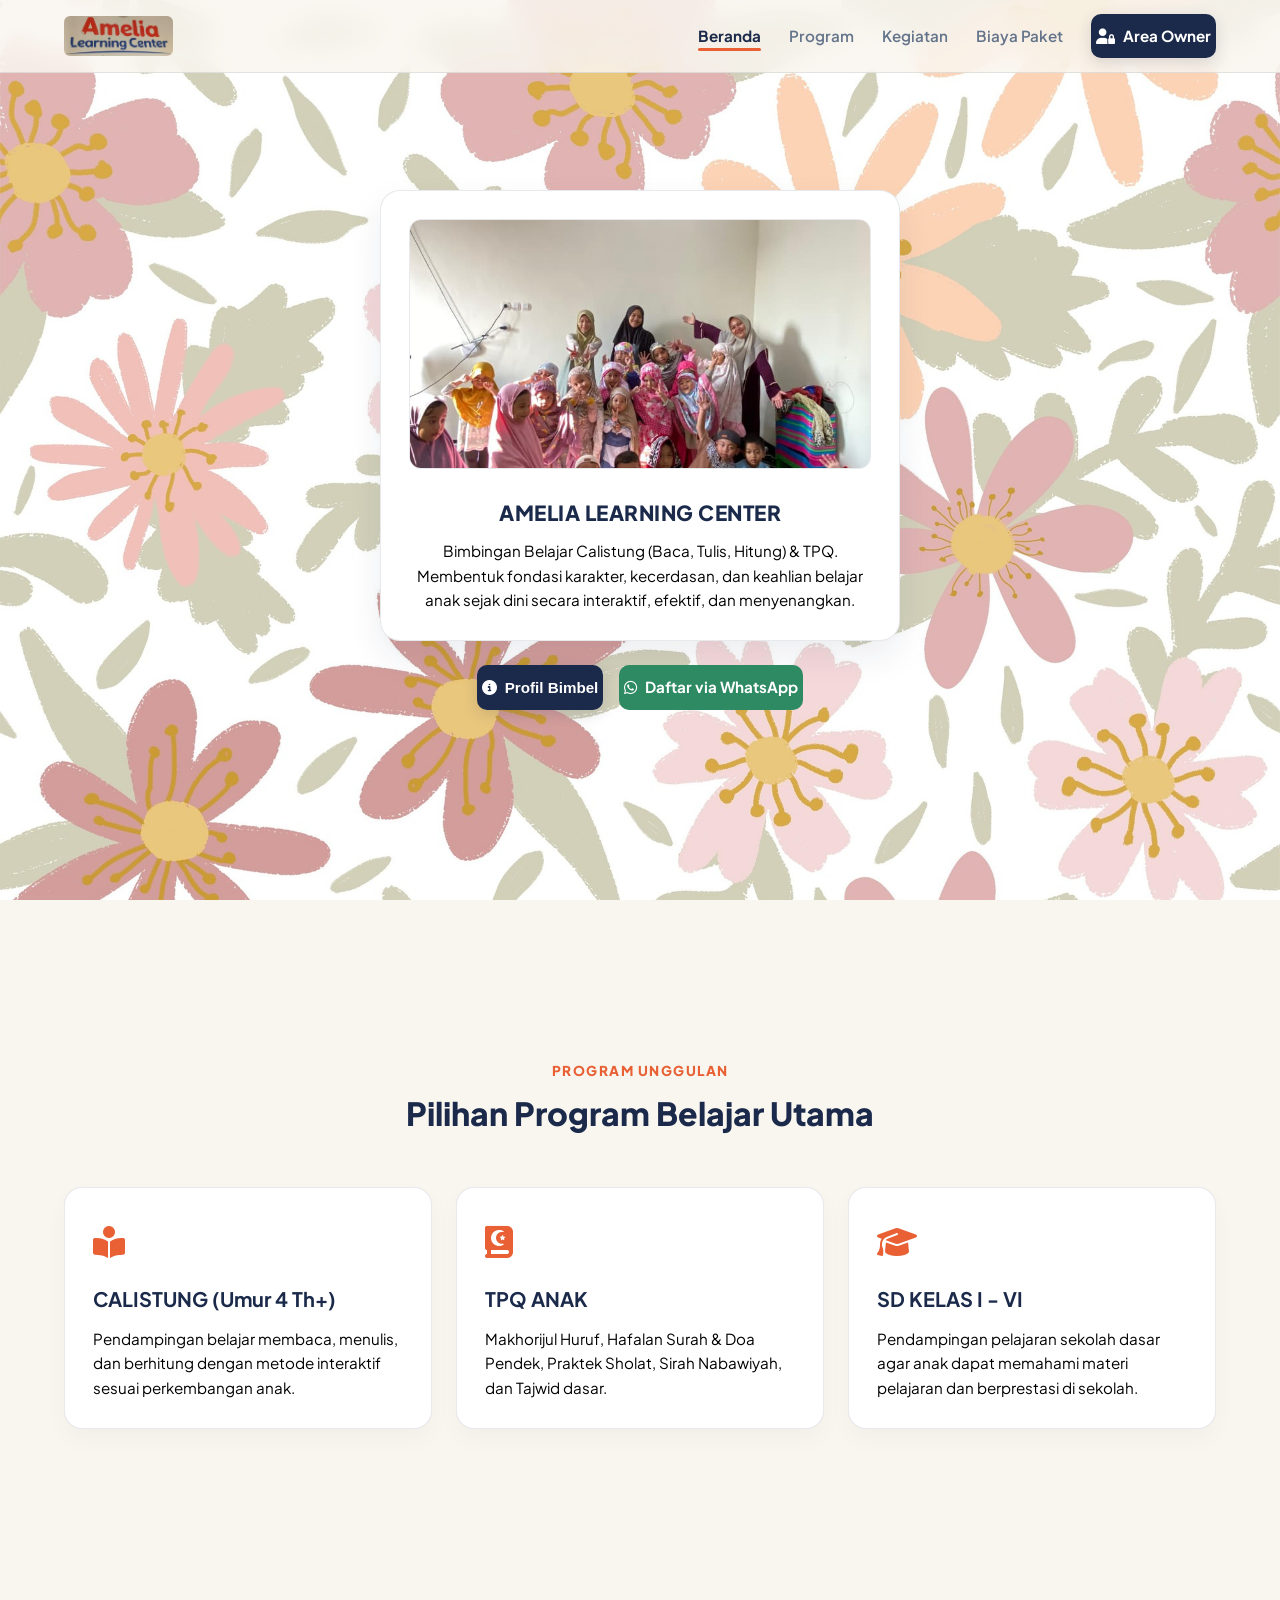
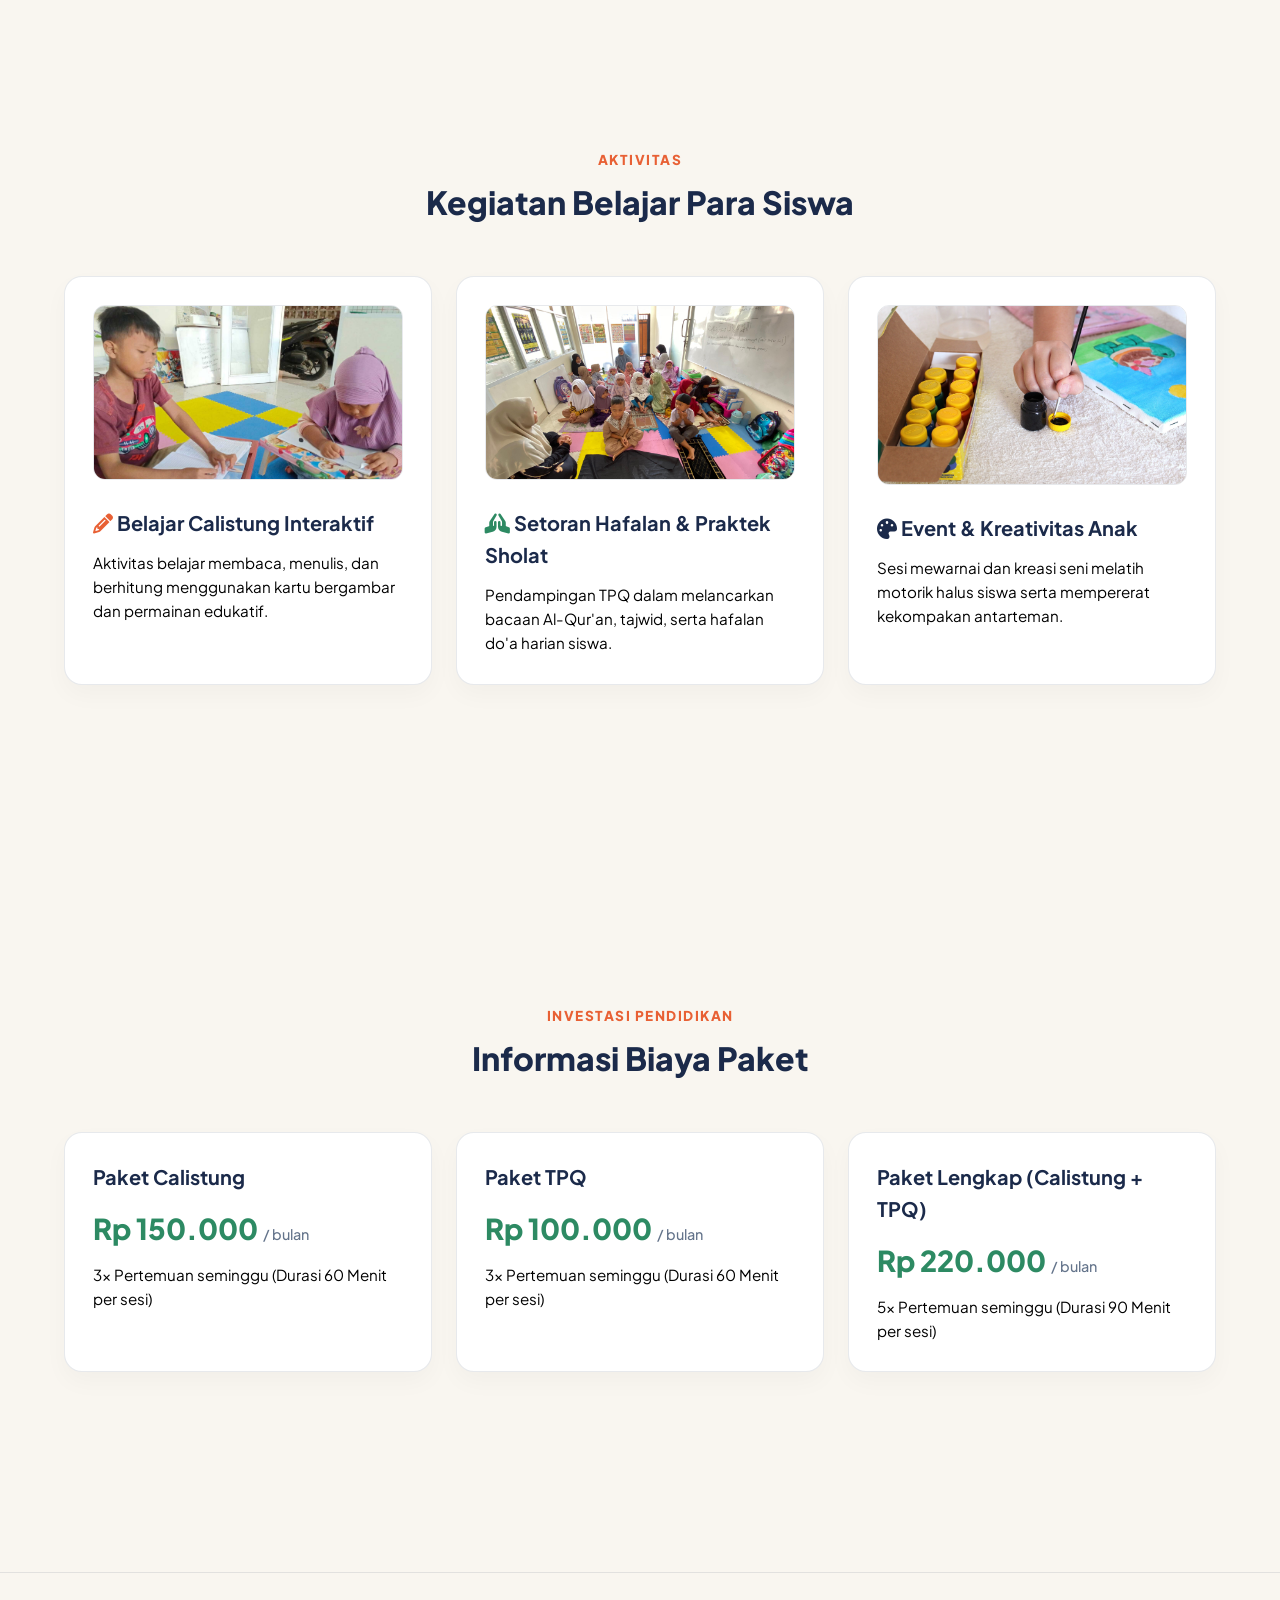
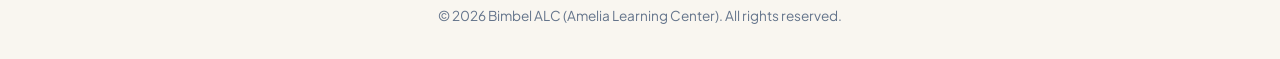
==== index.html @ db2d03f2 "Add files via upload" ====
<!DOCTYPE html>
<html lang="id">
<head>
  <meta charset="UTF-8">
  <meta name="viewport" content="width=device-width, initial-scale=1.0">
  <title>Bimbel ALC - Amelia Learning Center</title>

  <!-- Google Fonts & FontAwesome Icons -->
  <link rel="preconnect" href="https://fonts.googleapis.com">
  <link rel="preconnect" href="https://fonts.gstatic.com" crossorigin>
  <link href="https://fonts.googleapis.com/css2?family=Plus+Jakarta+Sans:wght@300;400;500;600;700;800&display=swap" rel="stylesheet">
  <link rel="stylesheet" href="https://cdnjs.cloudflare.com/ajax/libs/font-awesome/6.4.0/css/all.min.css">

  <link rel="stylesheet" href="style.css">
</head>
<body>

 <!-- NAVBAR GLASSMORPHISM ALC -->
 <header>
  <nav class="navbar">
    <div class="nav-container">
      <!-- Tag logo ditutup dengan benar -->
      <a href="index.html" class="logo">
        <img src="Logo.jpg" alt="Logo ALC" class="logo-img">
      </a>
    
      <!-- Class disamakan menjadi hamburger-btn -->
      <button class="hamburger-btn" id="hamburger" aria-label="Toggle Navigation">
        <i class="fa-solid fa-bars"></i>
      </button>

      <ul class="nav-links" id="nav-links">
        <li><a href="#home" class="nav-link active">Beranda</a></li>
        <li><a href="#program" class="nav-link">Program</a></li>
        <li><a href="#kegiatan" class="nav-link">Kegiatan</a></li> 
        <li><a href="#biaya" class="nav-link">Biaya Paket</a></li>
        <li><a href="login.html" class="btn btn-primary nav-btn-admin"><i class="fa-solid fa-user-lock"></i> Area Owner</a></li>
      </ul>
    </div>
  </nav>
</header>

  </header>
  <!-- HERO SECTION -->
  <section id="home" class="hero">
    <div class="hero-container-center">
      <div class="hero-card fade-in-element">
        <img src="banner ALC.png" alt="Banner Bimbel ALC" class="profile-card-img">
        <h3>AMELIA LEARNING CENTER</h3>
        <p>
          Bimbingan Belajar Calistung (Baca, Tulis, Hitung) & TPQ. Membentuk fondasi karakter, kecerdasan, 
          dan keahlian belajar anak sejak dini secara interaktif, efektif, dan menyenangkan.
        </p>
      </div>

      <!-- TOMBOL INTERAKTIF TRANSPARAN -->
      <div class="btn-group fade-in-element">
        <button class="btn btn-primary" id="btn-profil">
          <i class="fa-solid fa-circle-info"></i> Profil Bimbel
        </button>
        <a href="https://wa.me/6281234567890?text=Halo%20Bimbel%20ALC,%20saya%20ingin%20bertanya%20informasi%20pendaftaran" class="btn btn-secondary" target="_blank">
          <i class="fa-brands fa-whatsapp"></i> Daftar via WhatsApp
        </a>
      </div>
    </div>
  </section>

 <!-- 3. PROGRAM BELAJAR SECTION (BACKGROUND: bg-program.jpg) -->
  <section id="program">
    <div class="container" style="padding: 150;">
      <div class="section-header fade-in-element">
        <p class="section-subtitle">Program Unggulan</p>
        <h2 class="section-title">Pilihan Program Belajar Utama</h2>
      </div>
      <div class="cards-grid">
        <div class="card fade-in-element">
          <div class="card-icon"><i class="fa-solid fa-book-open-reader"></i></div>
          <h3>CALISTUNG (Umur 4 Th+)</h3>
          <p>Pendampingan belajar membaca, menulis, dan berhitung dengan metode interaktif sesuai perkembangan anak.</p>
        </div>
        <div class="card fade-in-element">
          <div class="card-icon"><i class="fa-solid fa-quran"></i></div>
          <h3>TPQ ANAK </h3>
          <p>Makhorijul Huruf, Hafalan Surah & Doa Pendek, Praktek Sholat, Sirah Nabawiyah, dan Tajwid dasar.</p>
        </div>
        <div class="card fade-in-element">
          <div class="card-icon"><i class="fa-solid fa-graduation-cap"></i></div>
          <h3>SD KELAS I - VI</h3>
          <p>Pendampingan pelajaran sekolah dasar agar anak dapat memahami materi pelajaran dan berprestasi di sekolah.</p>
        </div>
      </div>
    </div>
  </section>

  <!-- 4. KEGIATAN SECTION (BARU: BACKGROUND: bg-kegiatan.jpg) -->
  <section id="kegiatan">
    <div class="container" style="padding: 150;">
      <div class="section-header fade-in-element">
        <p class="section-subtitle">Aktivitas</p>
        <h2 class="section-title">Kegiatan Belajar Para Siswa</h2>
      </div>
      
      <div class="cards-grid">
        <!-- Kegiatan 1 -->
        <div class="card fade-in-element">
          <img src="belajar calistung.jpg" alt="Pembelajaran Calistung" class="profile-card-img" style="max-height: 180px;">
          <h3><i class="fa-solid fa-pencil-alt" style="color: var(--accent-orange);"></i> Belajar Calistung Interaktif</h3>
          <p>Aktivitas belajar membaca, menulis, dan berhitung menggunakan kartu bergambar dan permainan edukatif.</p>
        </div>

        <!-- Kegiatan 2 -->
        <div class="card fade-in-element">
          <img src="hafalan dan praktek sholat.jpg" alt="Praktek Mengaji dan Sholat" class="profile-card-img" style="max-height: 180px;">
          <h3><i class="fa-solid fa-hands-praying" style="color: var(--accent-green);"></i> Setoran Hafalan & Praktek Sholat</h3>
          <p>Pendampingan TPQ dalam melancarkan bacaan Al-Qur'an, tajwid, serta hafalan do'a harian siswa.</p>
        </div>

        <!-- Kegiatan 3 -->
        <div class="card fade-in-element">
          <img src="kreatif anak.jpg" alt="Ujian dan Evaluasi" class="profile-card-img" style="max-height: 180px;">
          <h3><i class="fa-solid fa-palette" style="color: var(--primary);"></i> Event & Kreativitas Anak</h3>
          <p>Sesi mewarnai dan kreasi seni melatih motorik halus siswa serta mempererat kekompakan antarteman.</p>
        </div>
      </div>
    </div>
  </section>

  <!-- 4. BIAYA PAKET SECTION (BACKGROUND: bg-biaya.png) -->
  <section id="biaya">
    <div class="container" style="padding: 150;">
      <div class="section-header fade-in-element">
        <p class="section-subtitle">Investasi Pendidikan</p>
        <h2 class="section-title">Informasi Biaya Paket</h2>
      </div>
      <div class="cards-grid">
        <div class="card fade-in-element">
          <h3>Paket Calistung</h3>
          <div class="price">Rp 150.000 <span>/ bulan</span></div>
          <p>3x Pertemuan seminggu (Durasi 60 Menit per sesi)</p>
        </div>
        <div class="card fade-in-element">
          <h3>Paket TPQ</h3>
          <div class="price">Rp 100.000 <span>/ bulan</span></div>
          <p>3x Pertemuan seminggu (Durasi 60 Menit per sesi)</p>
        </div>
        <div class="card fade-in-element">
          <h3>Paket Lengkap (Calistung + TPQ)</h3>
          <div class="price">Rp 220.000 <span>/ bulan</span></div>
          <p>5x Pertemuan seminggu (Durasi 90 Menit per sesi)</p>
        </div>
      </div>
    </div>
  </section>

  <!-- FOOTER -->
  <footer>
    <p>&copy; 2026 Bimbel ALC (Amelia Learning Center). All rights reserved.</p>
  </footer>

  <!-- MODAL INTERAKTIF: PROFIL & KEUNGGULAN ALC -->
  <div class="modal" id="modal-profil">
    <div class="modal-content">
      <button class="modal-close" id="modal-close">&times;</button>
      <h2 style="color: var(--primary); margin-bottom: 20px;"><i class="fa-solid fa-award"></i> Tentang Bimbel ALC</h2>
      
      <div class="experience-item">
        <h3>Pendekatan Belajar Personal</h3>
        <p class="company">Metode Ramah Anak</p>
        <p>Setiap anak belajar dengan ritme sendiri. Kami memastikan suasana belajar kondusif, sabar, dan tanpa tekanan.</p>
      </div>

      <div class="experience-item">
        <h3>Pengajar Berpengalaman</h3>
        <p class="company">Kualifikasi Terbaik</p>
        <p>Tenaga pengajar sabar, telaten, dan berdedikasi tinggi dalam membimbing pembentukan karakter anak.</p>
      </div>

      <div class="experience-item">
        <h3>Fasilitas Lengkap & Nyaman</h3>
        <p class="company">Lingkungan Belajar Ideal</p>
        <p>Ruang belajar bersih, ber-AC, dan dilengkapi alat peraga edukatif untuk mengoptimalkan pemahaman anak.</p>
      </div>
    </div>
  </div>

  <!-- File JavaScript External -->
  <script src="script.js"></script>
</body>
</html>
---- style.css ----
/* ==========================================
   1. CSS VARIABLES & ALC COLOR PALETTE
   ========================================== */
:root {
  /* Palet Warna Ekstraksi Banner ALC */
  --bg-main: #f9f6f0;         /* Krem Warm Sand (Background Utama) */
  --bg-card: #ffffff;         /* Putih Bersih untuk Kartu & Kontainer */
  --bg-card-hover: #f1ebd9;   /* Krem Soft Hover */
  
  --primary: #1b2a4a;         /* Biru Dongker (Elegan, Utama) */
  --primary-glow: rgba(27, 42, 74, 0.15);
  
  --accent-orange: #e86034;   /* Orange / Terracotta ALC */
  --accent-green: #2d8a63;    /* Hijau TPQ */
  
  --text-primary: #1e293b;    /* Teks Gelap Kontras */
  --text-secondary: #64748b;  /* Teks Abu-abu Soft */
  --border-color: rgba(27, 42, 74, 0.1);
  
  --nav-bg: rgba(249, 246, 240, 0.85); /* Glassmorphism Warm Sand */
  --danger: #dc2626;          /* Merah Hapus / Logout */
  --transition: all 0.3s cubic-bezier(0.4, 0, 0.2, 1);
}

/* ==========================================
   2. RESET & BASE STYLES
   ========================================== */
* {
  margin: 0;
  padding: 0;
  box-sizing: border-box;
  scroll-behavior: smooth;
}

body {
  font-family: 'Plus Jakarta Sans', sans-serif;
  background-color: var(--bg-main);
  color: var(#000);
  line-height: 1.6;
  overflow-x: hidden;
}

.container {
  max-width: 1200px;
  margin: 0 auto;
  padding: 80px 24px;
}

/* ==========================================
   NAVBAR GLASSMORPHISM & INTERAKTIF ALC
   ========================================== */
.navbar {
  position: fixed;
  top: 0;
  left: 0;
  width: 100%;
  z-index: 1000;
  background: var(--nav-bg);
  backdrop-filter: blur(12px);
  -webkit-backdrop-filter: blur(12px);
  border-bottom: 1px solid var(--border-color);
  transition: var(--transition);
}

/* Efek Bayangan / Shrink Saat Navbar Di-scroll */
.navbar.scrolled {
  box-shadow: 0 10px 25px rgba(27, 42, 74, 0.1);
  padding: 4px 0;
}

.nav-container {
  max-width: 1200px;
  margin: 0 auto;
  display: flex;
  justify-content: space-between;
  align-items: center;
  padding: 14px 24px;
}

.logo {
  display: flex;
  align-items: center;
  gap: 12px;
  text-decoration: none;
  font-size: 1.3rem;
  font-weight: 800;
  color: var(--primary);
  letter-spacing: -0.5px;
}

.logo span {
  color: var(--accent-orange);
}

.logo-img {
  height: 40px;
  width: auto;
  object-fit: contain;
  border-radius: 6px;
}

/* Link Menu Desktop */
.nav-links {
  display: flex;
  list-style: none;
  gap: 28px;
  align-items: center;
}

.nav-link {
  text-decoration: none;
  color: var(--text-secondary);
  font-size: 0.95rem;
  font-weight: 600;
  position: relative;
  padding: 6px 0;
  transition: var(--transition);
}

/* Indikator Garis Bawah (Hover & Active Indicator) */
.nav-link::after {
  content: '';
  position: absolute;
  bottom: 0;
  left: 0;
  width: 0%;
  height: 3px;
  background-color: var(--accent-orange);
  border-radius: 2px;
  transition: var(--transition);
}

.nav-link:hover {
  color: var(--primary);
}

.nav-link:hover::after,
.nav-link.active::after {
  width: 100%;
}

.nav-link.active {
  color: var(--primary);
  font-weight: 700;
}

/* Tombol Hamburger (Mobile) */
.hamburger {
  display: none;
  cursor: pointer;
  background: none;
  border: none;
  color: var(--primary);
  font-size: 1.5rem;
  transition: var(--transition);
}
/* Sembunyikan tombol hamburger di mode laptop / desktop */
.hamburger-btn, 
.hamburger {
  display: none !important;
  background: transparent;
  border: none;
  font-size: 1.5rem;
  color: #1e293b;
  cursor: pointer;
  padding: 5px;
}

/* Tampilan hanya untuk layar HP (Maksimal 768px) */
@media screen and (max-width: 768px) {
  .hamburger-btn,
  .hamburger {
    display: block !important;
  }

  .nav-links {
    position: absolute;
    top: 100%;
    left: 0;
    width: 100%;
    background-color: #ffffff;
    flex-direction: column;
    padding: 20px;
    gap: 15px;
    box-shadow: 0 10px 15px -3px rgba(0, 0, 0, 0.1);
    display: none;
  }

  .nav-links.show {
    display: flex;
  }
}
/* ==========================================
   NAVBAR RESPONSIF (RESPONSIVE MOBILE MENU)
   ========================================== */
@media (max-width: 768px) {
  .hamburger {
    display: block;
  }

  .nav-links {
    position: absolute;
    top: 100%;
    left: 0;
    width: 100%;
    background: var(--bg-card);
    backdrop-filter: blur(16px);
    -webkit-backdrop-filter: blur(16px);
    flex-direction: column;
    padding: 24px;
    gap: 20px;
    border-bottom: 1px solid var(--border-color);
    box-shadow: 0 15px 30px rgba(0, 0, 0, 0.08);
    
    /* Animasi Menu Slide Down saat Aktif */
    opacity: 0;
    visibility: hidden;
    transform: translateY(-10px);
    transition: var(--transition);
  }

  .nav-links.show {
    opacity: 1;
    visibility: visible;
    transform: translateY(0);
  }

  .nav-btn-admin {
    width: 100%;
    text-align: center;
    justify-content: center;
  }
}

/* ==========================================
   4. HERO SECTION
   ========================================== */
.hero {
  min-height: 100vh;
  display: flex;
  align-items: center;
  justify-content: center;
  padding: 80px 0;
}

.hero-container-center {
  display: flex;
  flex-direction: column;
  align-items: center;
  justify-content: center;
  max-width: 520px;
  width: 100%;
  margin: 0 auto;
}

.hero-card {
  background: var(--bg-card);
  border: 1px solid var(--border-color);
  border-radius: 20px;
  padding: 28px;
  box-shadow: 0 15px 35px rgba(27, 42, 74, 0.08);
  width: 100%;
  margin-bottom: 24px;
  text-align: center;
}

.hero-card h3 {
  font-size: 1.3rem;
  color: var(--primary);
  font-weight: 800;
  letter-spacing: 0.5px;
  margin-bottom: 10px;
}

.hero-card p {
  color: var(#000);
  font-size: 0.95rem;
  line-height: 1.6;
}

.profile-card-img {
  width: 100%;
  height: auto;
  max-height: 250px;
  object-fit: cover;
  border-radius: 12px;
  margin-bottom: 20px;
  border: 1px solid var(--border-color);
}
/* ==========================================
   PROPERTI DASAR UNTUK SECTION BER-BACKGROUND GAMBAR
   ========================================== */
section {
  padding: 90px 24px;
  width: 100%;
  position: relative;
  background-size: cover;
  background-position: center;
  background-repeat: no-repeat;
}

/* 1. BACKGROUND SECTION BERANDA (HERO) */
.hero{
  /* Ganti 'bg-beranda.jpg' dengan nama file gambar beranda kamu */
  background-image:  url('beranda.jpg');
  background-position: center;
  background-repeat: no-repeat;
  background-attachment: fixed;
  padding: 80px 0;
}

/* 2. BACKGROUND SECTION PROGRAM */
#program {
  /* Ganti 'bg-program.jpg' atau 'bg-program.png' dengan nama file gambar program kamu */
  background-image:  url('program.jpg');  
  background-position: center;
  background-repeat: no-repeat;
  background-attachment: fixed;
  padding: 80px 0;
}
#kegiatan {
  /* Ganti 'bg-program.jpg' atau 'bg-program.png' dengan nama file gambar program kamu */
  background-image: linear-gradient(rgba(249, 246, 240, 0.50), rgba(249, 246, 240, 0.50)),  url('kegiatan.jpg');
  background-position: center;
  background-repeat: no-repeat;
  background-attachment: fixed;
  padding: 80px 0;
}

/* 3. BACKGROUND SECTION BIAYA PAKET */
#biaya {
  /* Ganti 'bg-biaya.png' atau 'bg-biaya.jpg' dengan nama file gambar biaya kamu */
  background-image:  url('biaya.jpg');
  background-position: center;
  background-repeat: no-repeat;
  background-attachment: fixed;
  padding: 80px 0;
}

/* ==========================================
   STYLING HALAMAN LOGIN DENGAN BACKGROUND GAMBAR
   ========================================== */
.login-body {
  display: flex;
  align-items: center;
  justify-content: center;
  min-height: 100vh;
  padding: 20px;
  margin: 0;

  /* Gambar Latar Belakang Login dengan Efek Transparansi Tint */
  background-image: url('login.jpg'); /* Ganti dengan nama file gambar kamu */
  background-size: cover;
  background-position: center;
  background-repeat: no-repeat;
  background-attachment: fixed;
  position: relative;
  overflow: hidden;
}

/* Container Particles.js */
.login-body #particles-js {
  position: fixed;
  top: 0;
  left: 0;
  width: 100%;
  height: 100%;
  z-index: 0;
  pointer-events: none;
}

/* Kartu Login Glassmorphism */
.login-card {
  position: relative;
  z-index: 1;
  width: 100%;
  max-width: 400px;
  text-align: center;
  background: rgba(255, 255, 255, 0.85); /* Transparan Halus */
  backdrop-filter: blur(12px);
  -webkit-backdrop-filter: blur(12px);
  border: 1px solid rgba(255, 255, 255, 0.4);
  border-radius: 16px;
  padding: 32px 24px;
  box-shadow: 0 15px 35px rgba(0, 0, 0, 0.1);
}

/* ==========================================
   5. BUTTONS & INTERACTION
   ========================================== */
.btn-group {
  display: flex;
  gap: 16px;
  justify-content: center;
  width: 100%;
  flex-wrap: wrap;
}

.btn {
  padding: 10px 5px;
  border-radius: 10px;
  font-weight: 700;
  text-decoration: none;
  transition: var(--transition);
  display: inline-flex;
  align-items: center;
  gap: 8px;
  font-size: 0.95rem;
  cursor: pointer;
  border: none;
}

.btn-primary {
  background: var(--primary);
  color: #ffffff;
  box-shadow: 0 4px 15px var(--primary-glow);
}

.btn-primary:hover {
  transform: translateY(-2px);
  background: #111d35;
}

.btn-secondary {
  background: var(--accent-green);
  color: #ffffff;
}

.btn-secondary:hover {
  transform: translateY(-2px);
  background: #236c4d;
}

.btn-full {
  width: 100%;
  justify-content: center;
}

/* ==========================================
   6. CARDS GRID (PROGRAM & BIAYA)
   ========================================== */
.section-header {
  text-align: center;
  margin-bottom: 48px;
}

.section-subtitle {
  color: var(--accent-orange);
  font-size: 0.85rem;
  font-weight: 800;
  text-transform: uppercase;
  letter-spacing: 1.5px;
  margin-bottom: 6px;
}

.section-title {
  font-size: 2rem;
  font-weight: 800;
  color: var(--primary);
}

.cards-grid {
  display: grid;
  grid-template-columns: repeat(auto-fit, minmax(300px, 1fr));
  gap: 24px;
}

.card {
  background: var(--bg-card);
  border: 1px solid var(--border-color);
  border-radius: 18px;
  padding: 28px;
  transition: var(--transition);
  box-shadow: 0 10px 25px rgba(0, 0, 0, 0.03);
}

.card:hover {
  transform: translateY(-5px);
  border-color: var(--accent-orange);
  box-shadow: 0 15px 30px rgba(232, 96, 52, 0.12);
}

.card-icon {
  font-size: 2rem;
  color: var(--accent-orange);
  margin-bottom: 16px;
}

.card h3 {
  font-size: 1.25rem;
  color: var(--primary);
  margin-bottom: 12px;
}

.card p {
  color: var(#000);
  font-size: 0.95rem;
}

.price {
  font-size: 1.8rem;
  font-weight: 800;
  color: var(--accent-green);
  margin: 12px 0;
}

.price span {
  font-size: 0.9rem;
  color: var(--text-secondary);
  font-weight: 500;
}

/* ==========================================
   7. MODAL POP-UP
   ========================================== */
.modal {
  position: fixed;
  top: 0;
  left: 0;
  width: 100%;
  height: 100%;
  background: rgba(15, 23, 42, 0.6);
  backdrop-filter: blur(6px);
  display: flex;
  align-items: center;
  justify-content: center;
  opacity: 0;
  pointer-events: none;
  transition: var(--transition);
  z-index: 2000;
  padding: 20px;
}

.modal.active {
  opacity: 1;
  pointer-events: all;
}

.modal-content {
  background: var(--bg-card);
  border-radius: 20px;
  padding: 32px;
  max-width: 500px;
  width: 100%;
  position: relative;
  transform: translateY(20px);
  transition: var(--transition);
  box-shadow: 0 25px 50px rgba(0, 0, 0, 0.2);
}

.modal.active .modal-content {
  transform: translateY(0);
}

.modal-close {
  position: absolute;
  top: 16px;
  right: 20px;
  background: none;
  border: none;
  font-size: 1.8rem;
  cursor: pointer;
  color: var(--text-secondary);
}

.experience-item {
  border-left: 3px solid var(--accent-orange);
  padding-left: 16px;
  margin-bottom: 20px;
}

.experience-item h3 {
  font-size: 1.05rem;
  color: var(--primary);
}

.experience-item .company {
  font-size: 0.85rem;
  color: var(--accent-green);
  font-weight: 700;
  margin-bottom: 4px;
}

/* ==========================================
   8. DASHBOARD OWNER & FORM STYLES
   ========================================== */
.stats-grid {
  display: grid;
  grid-template-columns: repeat(auto-fit, minmax(220px, 1fr));
  gap: 20px;
  margin-bottom: 32px;
}

.stat-card {
  background: var(--bg-card);
  padding: 20px;
  border-radius: 14px;
  border: 1px solid var(--border-color);
}

.stat-card h4 {
  font-size: 0.85rem;
  color: var(--text-secondary);
  margin-bottom: 8px;
}

.stat-card .value {
  font-size: 1.5rem;
  font-weight: 800;
}

.text-income { color: var(--accent-green); }
.text-expense { color: var(--danger); }
.text-profit { color: var(--primary); }

.admin-flex {
  display: grid;
  grid-template-columns: 1fr 2fr;
  gap: 24px;
}

.form-container, .table-container {
  background: var(--bg-card);
  padding: 24px;
  border-radius: 16px;
  border: 1px solid var(--border-color);
}

.form-group {
  margin-bottom: 16px;
}

.form-group label {
  display: block;
  font-size: 0.85rem;
  font-weight: 700;
  margin-bottom: 6px;
  color: var(--primary);
}

.form-group input, .form-group select {
  width: 100%;
  padding: 10px 14px;
  border-radius: 8px;
  border: 1px solid var(--border-color);
  background: var(--bg-main);
  font-family: inherit;
  font-size: 0.9rem;
}

.table-wrapper {
  overflow-x: auto;
  margin-top: 16px;
}

table {
  width: 100%;
  border-collapse: collapse;
  text-align: left;
  font-size: 0.9rem;
}

th, td {
  padding: 12px;
  border-bottom: 1px solid var(--border-color);
}

th {
  background: var(--bg-main);
  color: var(--primary);
  font-weight: 700;
}

.badge-in {
  background: rgba(45, 138, 99, 0.15);
  color: var(--accent-green);
  padding: 4px 8px;
  border-radius: 6px;
  font-weight: 700;
  font-size: 0.75rem;
}

.badge-out {
  background: rgba(220, 38, 38, 0.15);
  color: var(--danger);
  padding: 4px 8px;
  border-radius: 6px;
  font-weight: 700;
  font-size: 0.75rem;
}

.btn-delete {
  background: none;
  border: none;
  color: var(--danger);
  cursor: pointer;
  font-size: 1rem;
}

/* ==========================================
   9. SCROLL ANIMATIONS
   ========================================== */
.fade-in-element {
  opacity: 0;
  transform: translateY(30px);
  transition: opacity 0.6s ease-out, transform 0.6s ease-out;
}

.fade-in-element.appear {
  opacity: 1;
  transform: translateY(0);
}

/* ==========================================
   10. FOOTER & MEDIA QUERIES
   ========================================== */
footer {
  text-align: center;
  padding: 32px 24px;
  border-top: 1px solid var(--border-color);
  color: var(--text-secondary);
  font-size: 0.85rem;
  background-color: var(--bg-main);
  margin-top: 40px;
}

@media (max-width: 768px) {
  .hamburger {
    display: block;
  }

  .nav-links {
    position: absolute;
    top: 100%;
    left: 0;
    width: 100%;
    background: var(--bg-card);
    flex-direction: column;
    padding: 20px;
    gap: 16px;
    border-bottom: 1px solid var(--border-color);
    display: none;
  }

  .nav-links.show {
    display: flex;
  }

  .admin-flex {
    grid-template-columns: 1fr;
  }
}
/* ==========================================
   NAVBAR RESPONSIF UNTUK MODE HP
   ========================================== */
@media (max-width: 768px) {
  .hamburger {
    display: block; /* Menampilkan tombol ikon hamburger di HP */
    z-index: 1001;
    cursor: pointer;
  }

  .nav-links {
    position: fixed;
    top: 70px; /* Posisi di bawah bar utama */
    right: 16px;
    left: 16px;
    width: calc(100% - 32px);
    height: auto;
    background: rgba(249, 246, 240, 0.95); /* Menggunakan tema Warm Sand ALC[cite: 1] */
    backdrop-filter: blur(16px);
    -webkit-backdrop-filter: blur(16px);
    flex-direction: column;
    align-items: center;
    padding: 20px 0;
    gap: 16px;
    border-radius: 16px;
    border: 1px solid var(--border-color);
    box-shadow: 0 10px 30px rgba(0, 0, 0, 0.15);
    
    /* Keadaan Sembunyi Secara Default */
    opacity: 0;
    visibility: hidden;
    pointer-events: none;
    transform: translateY(-10px);
    transition: all 0.3s ease-in-out;
  }

  /* Keadaan AKTIF saat Hamburger diklik */
  .nav-links.show {
    opacity: 1;
    visibility: visible;
    pointer-events: auto;
    transform: translateY(0);
  }

  .nav-link {
    font-size: 1rem;
    padding: 6px 0;
  }

  .nav-btn-admin {
    width: 125%;
    text-align: center;
    justify-content: center;
  }
}

/* ==========================================
   BACKGROUND GAMBAR DASHBOARD LAPORAN KEUANGAN
   ========================================== */

/* Background untuk Kotak Input (Catat Pembayaran SPP) */
.form-container {
  background-image:  url('lilly dashboard.jpg');
  background-size: cover;
  background-position: center;
  border-radius: 12px;
  padding: 24px;
  box-shadow: 0 4px 12px rgba(0, 0, 0, 0.05);
}

/* Background untuk Tabel (Riwayat Keuangan) */
.table-container {
  background-image: linear-gradient(rgba(255, 255, 255, 0.92), rgba(255, 255, 255, 0.92)), url('lilly dashboard.jpg');
  background-size: cover;
  background-position: center;
  border-radius: 12px;
  padding: 24px;
  box-shadow: 0 4px 12px rgba(0, 0, 0, 0.05);
}

/* Penyesuaian latar belakang tabel agar transparan menyatu dengan background */
.table-wrapper table {
  background-color: transparent;
}

.table-wrapper th {
  background-color: rgba(243, 244, 246, 0.85); /* Efek agak transparan di header tabel */
}
/* ==========================================
   BACKGROUND KELAS KHUSUS DASHBOARD OWNER
   ========================================== */
body.dashboard-body {
  /* Ganti 'bg-kegiatan.jpg' dengan nama file gambar background kamu */
  background-image:  url('lilly dashboard.jpg');
  background-size: cover;
  background-position: center;
  background-attachment: fixed; /* Latar belakang tetap saat di-scroll */
  min-height: 100vh;
}
/* ==========================================
   PENYESUAIAN FLEX & RESPONESIF KEDUA FORM
   ========================================== */
.admin-flex {
  display: flex;
  gap: 24px;
  align-items: flex-start;
  width: 100%;
}

.form-container,
.table-container {
  background: rgba(255, 255, 255, 0.95);
  border-radius: 16px;
  padding: 24px;
  box-shadow: 0 4px 15px rgba(0, 0, 0, 0.08);
  box-sizing: border-box;
}

.form-container {
  flex: 1; /* Porsi form lebih kecil */
  width: 100%;
}

.table-container {
  flex: 2; /* Porsi tabel lebih lebar di laptop */
  width: 100%;
}

/* KHUSUS KETIKA DIBUKA DI MODE HP (LEBAR <= 768px) */
@media screen and (max-width: 768px) {
  .admin-flex {
    flex-direction: column; /* Ubah tampilan ke bawah (1 kolom) */
    gap: 20px;
  }

  .form-container,
  .table-container {
    width: 100% !important; /* Paksa lebar 100% penuh */
    padding: 18px;
  }
}
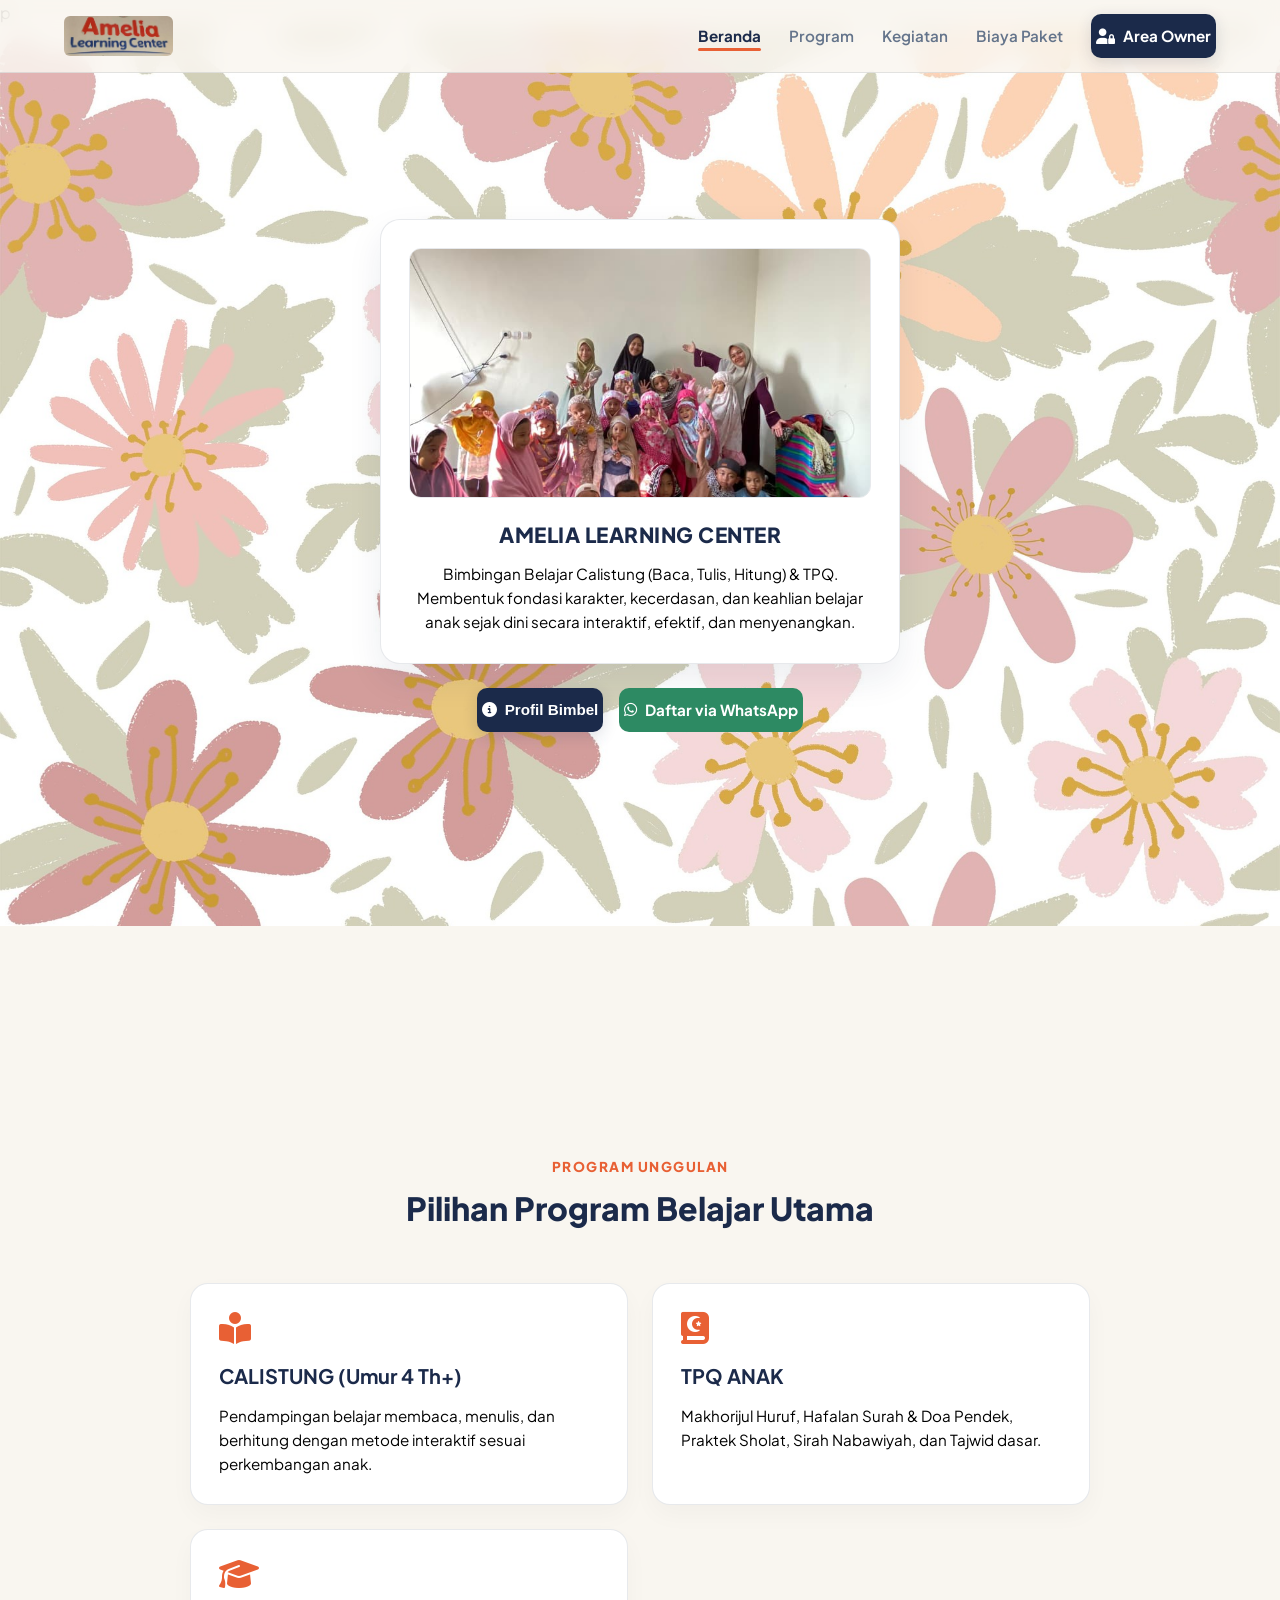
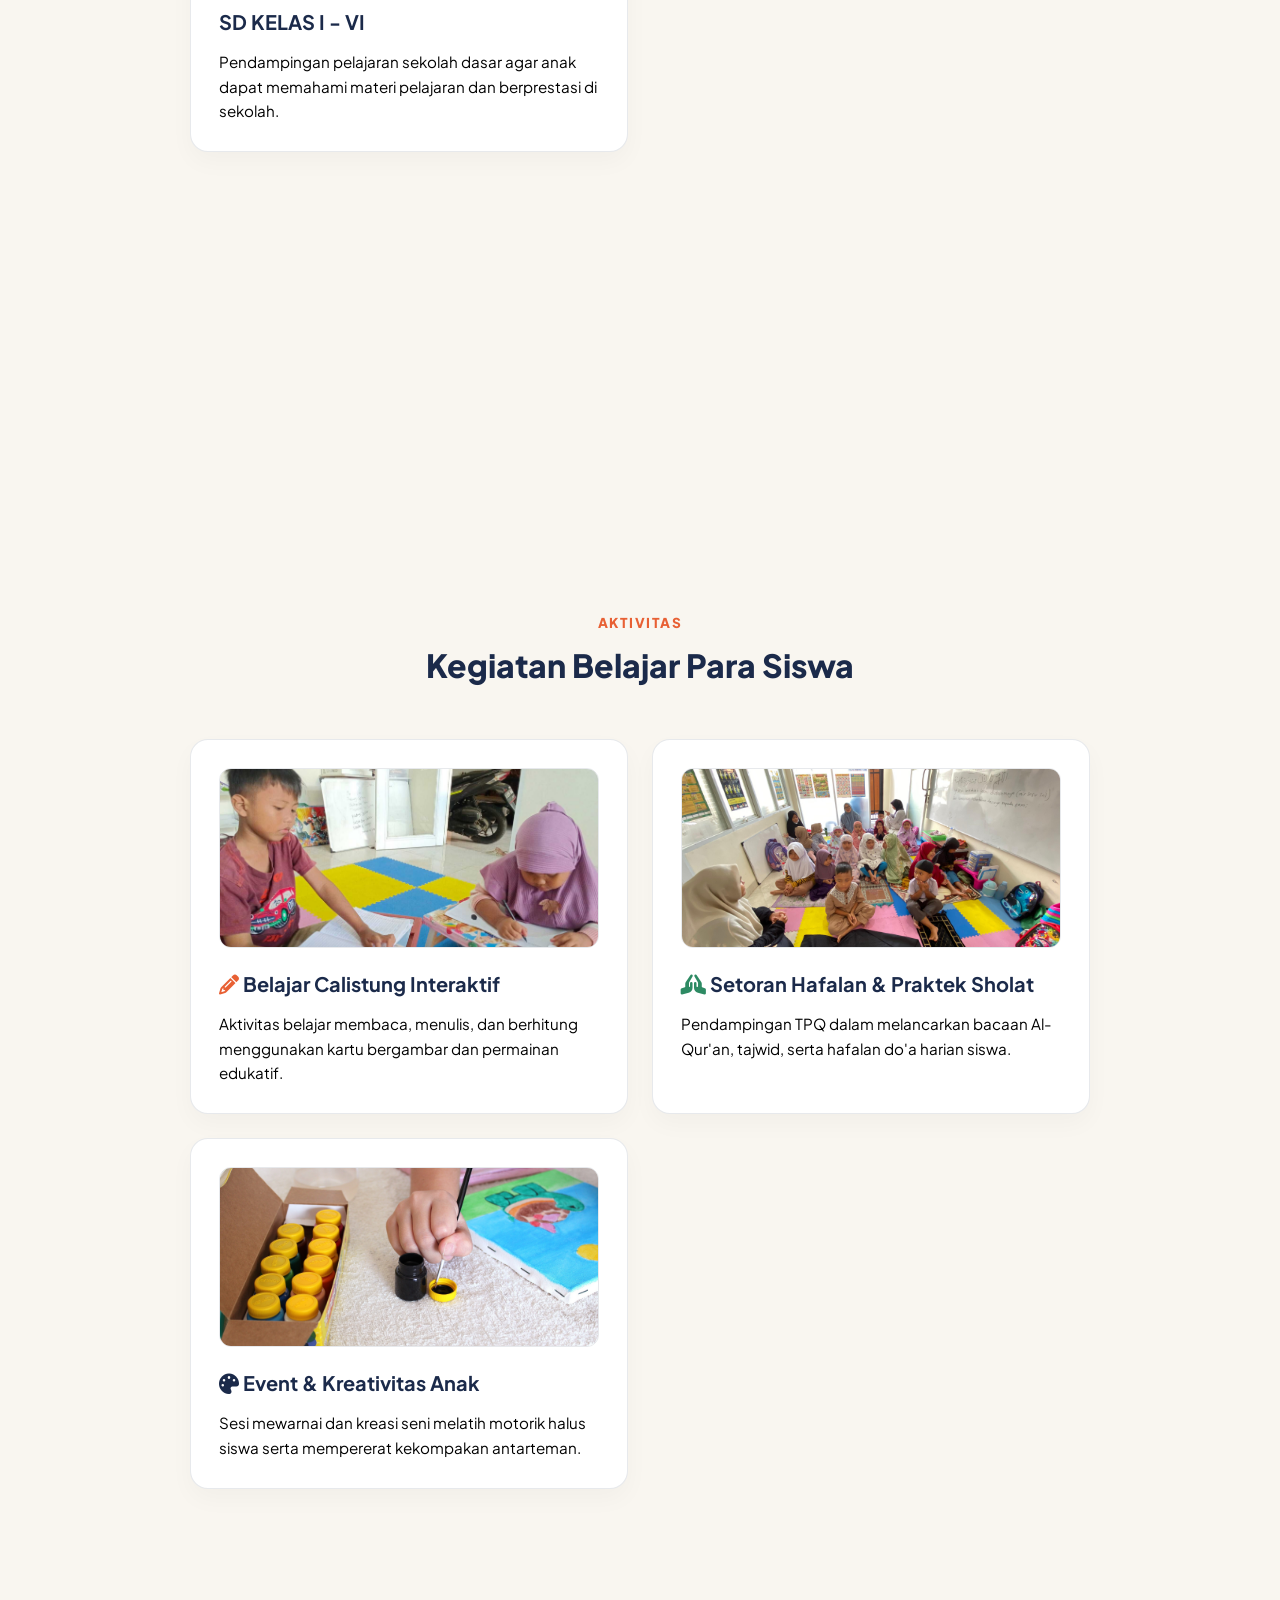
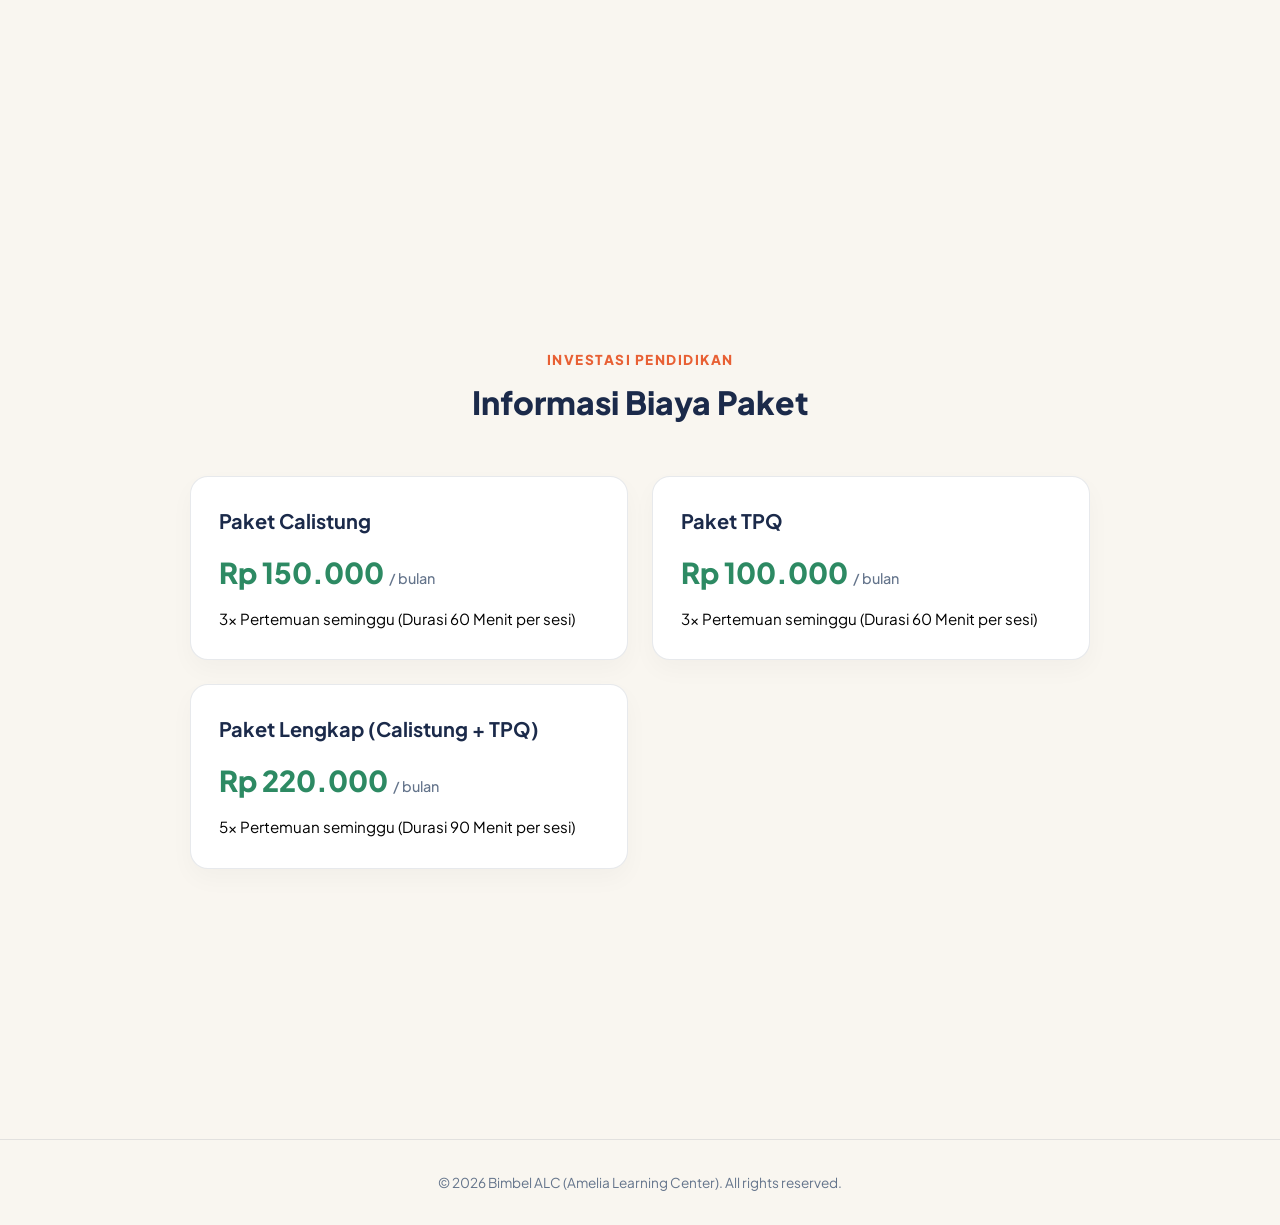
==== commit aab08105: "index.html" ====
--- a/index.html
+++ b/index.html
@@ -1,4 +1,4 @@
-<!DOCTYPE html>
+p<!DOCTYPE html>
 <html lang="id">
 <head>
   <meta charset="UTF-8">
@@ -58,7 +58,7 @@
         <button class="btn btn-primary" id="btn-profil">
           <i class="fa-solid fa-circle-info"></i> Profil Bimbel
         </button>
-        <a href="https://wa.me/6281234567890?text=Halo%20Bimbel%20ALC,%20saya%20ingin%20bertanya%20informasi%20pendaftaran" class="btn btn-secondary" target="_blank">
+        <a href="https://wa.me/6285814248922?text=Halo%20Bimbel%20ALC,%20saya%20ingin%20bertanya%20informasi%20pendaftaran" class="btn btn-secondary" target="_blank">
           <i class="fa-brands fa-whatsapp"></i> Daftar via WhatsApp
         </a>
       </div>
@@ -186,4 +186,4 @@
   <!-- File JavaScript External -->
   <script src="script.js"></script>
 </body>
-</html>+</html>
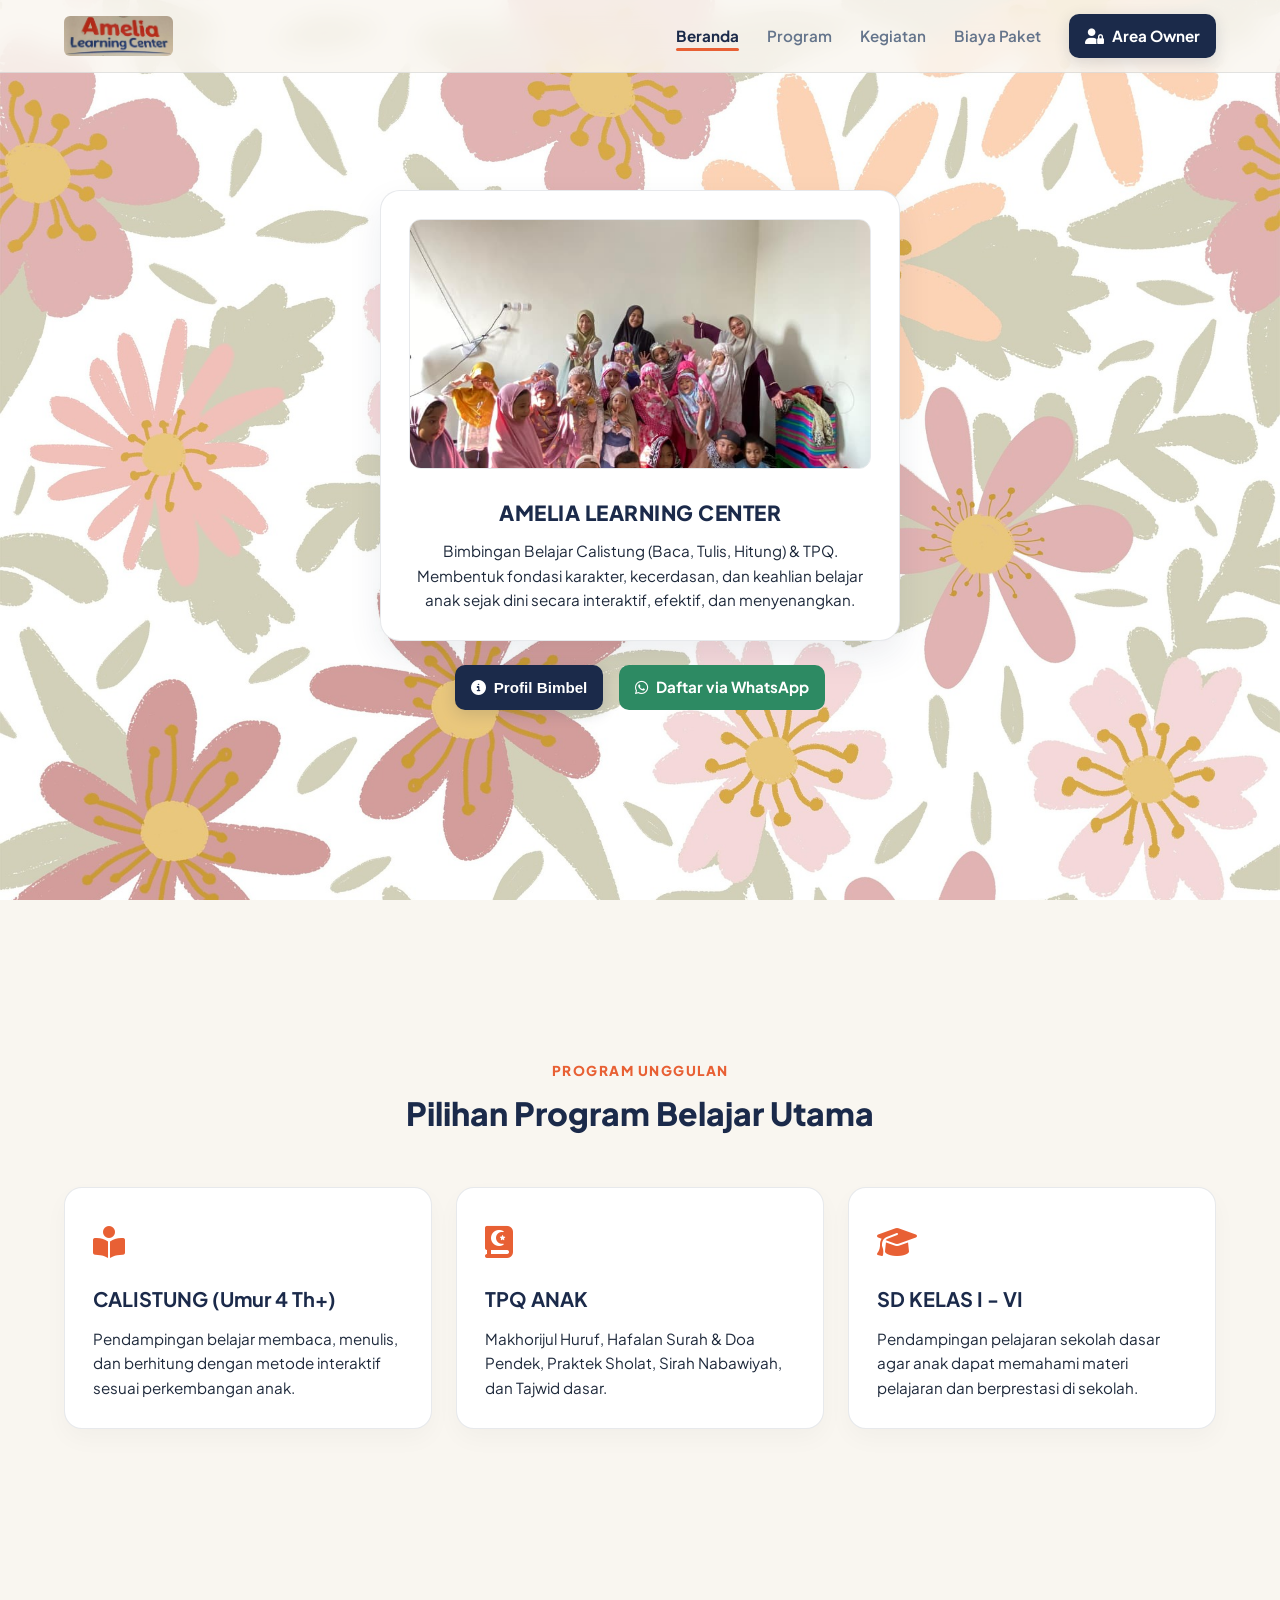
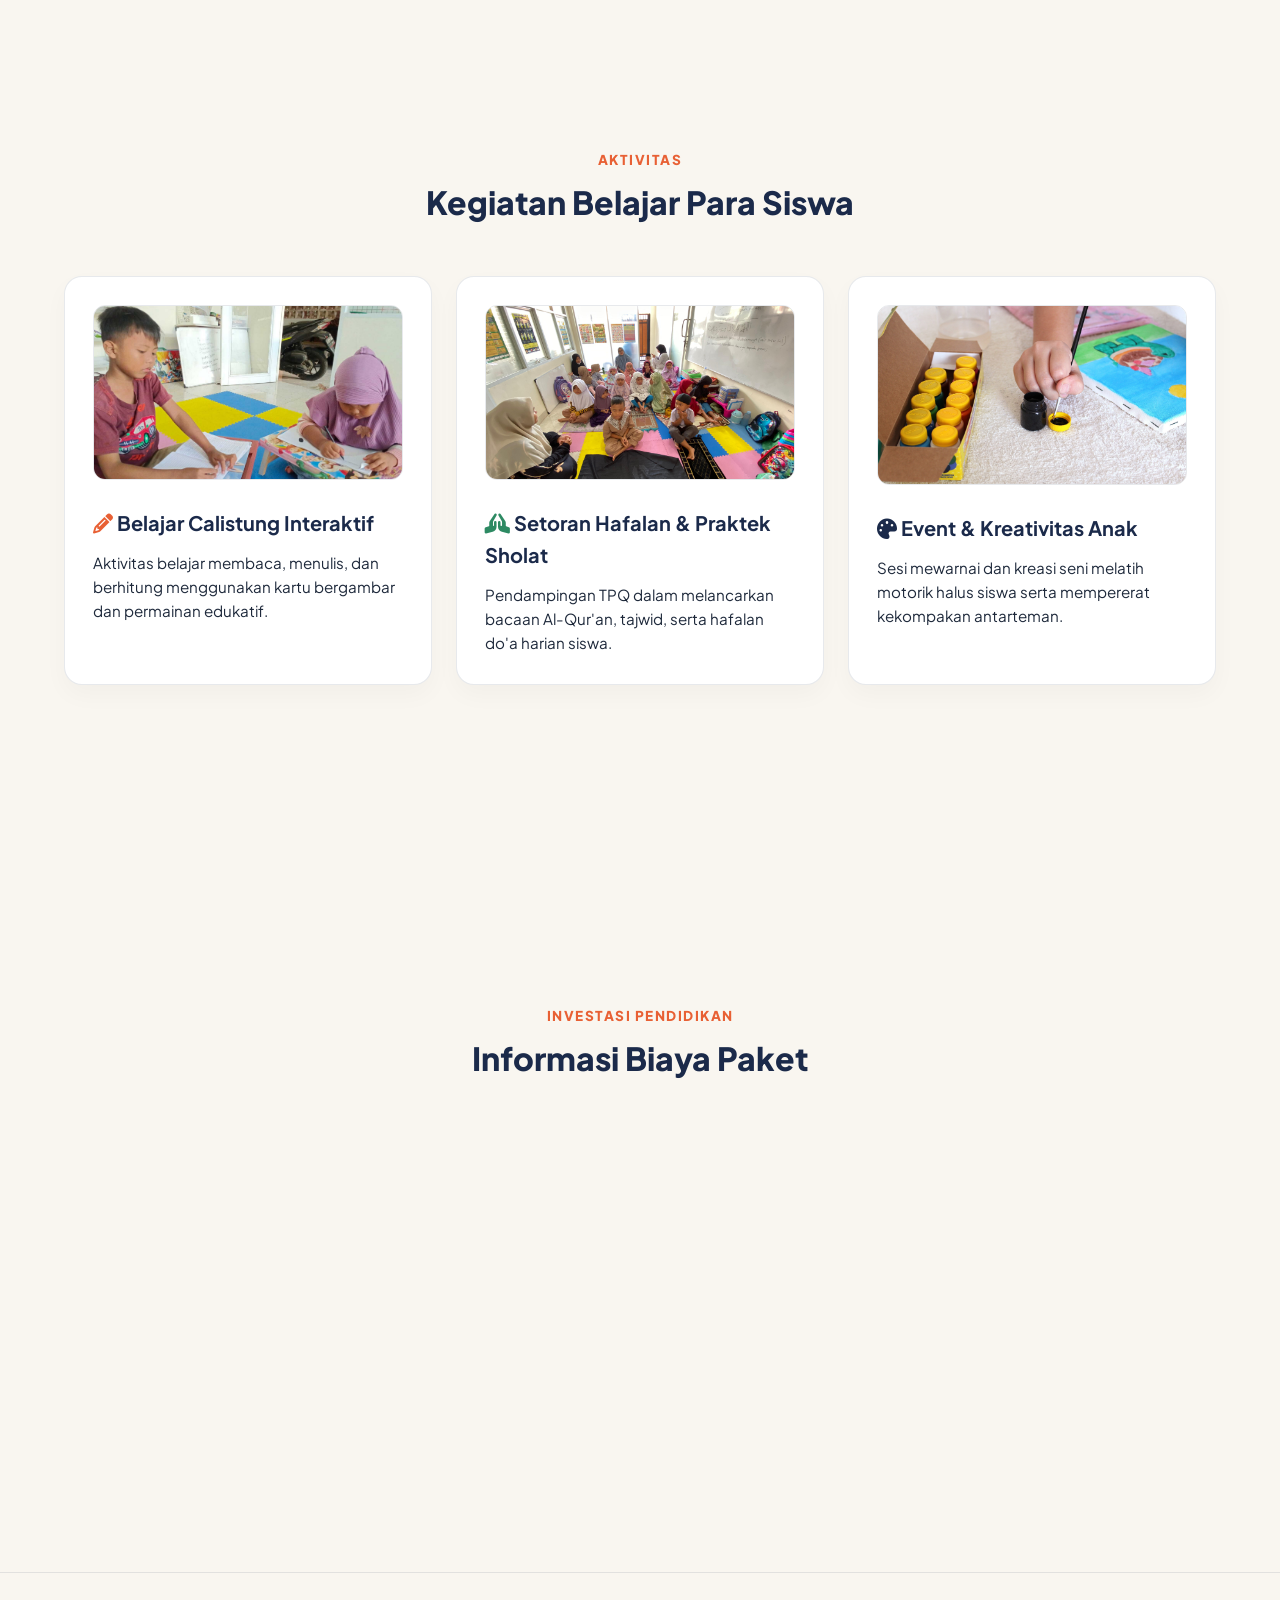
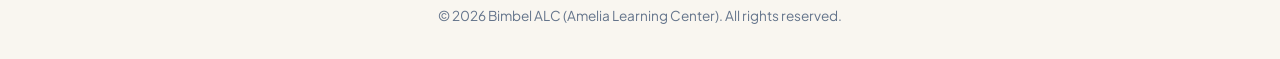
==== commit a73e7906: "index.html" ====
--- a/index.html
+++ b/index.html
@@ -1,4 +1,4 @@
-p<!DOCTYPE html>
+<!DOCTYPE html>
 <html lang="id">
 <head>
   <meta charset="UTF-8">
@@ -11,40 +11,39 @@
   <link href="https://fonts.googleapis.com/css2?family=Plus+Jakarta+Sans:wght@300;400;500;600;700;800&display=swap" rel="stylesheet">
   <link rel="stylesheet" href="https://cdnjs.cloudflare.com/ajax/libs/font-awesome/6.4.0/css/all.min.css">
 
+  <!-- External Stylesheet -->
   <link rel="stylesheet" href="style.css">
 </head>
 <body>
 
- <!-- NAVBAR GLASSMORPHISM ALC -->
- <header>
-  <nav class="navbar">
-    <div class="nav-container">
-      <!-- Tag logo ditutup dengan benar -->
-      <a href="index.html" class="logo">
-        <img src="Logo.jpg" alt="Logo ALC" class="logo-img">
-      </a>
-    
-      <!-- Class disamakan menjadi hamburger-btn -->
-      <button class="hamburger-btn" id="hamburger" aria-label="Toggle Navigation">
-        <i class="fa-solid fa-bars"></i>
-      </button>
+  <!-- NAVBAR GLASSMORPHISM ALC -->
+  <header>
+    <nav class="navbar">
+      <div class="nav-container">
+        <a href="index.html" class="logo">
+          <img src="Logo.jpg" alt="Logo ALC" class="logo-img">
+        </a>
+      
+        <!-- Tombol Hamburger Mobile -->
+        <button class="hamburger-btn" id="hamburger" aria-label="Toggle Navigation">
+          <i class="fa-solid fa-bars"></i>
+        </button>
 
-      <ul class="nav-links" id="nav-links">
-        <li><a href="#home" class="nav-link active">Beranda</a></li>
-        <li><a href="#program" class="nav-link">Program</a></li>
-        <li><a href="#kegiatan" class="nav-link">Kegiatan</a></li> 
-        <li><a href="#biaya" class="nav-link">Biaya Paket</a></li>
-        <li><a href="login.html" class="btn btn-primary nav-btn-admin"><i class="fa-solid fa-user-lock"></i> Area Owner</a></li>
-      </ul>
-    </div>
-  </nav>
-</header>
+        <ul class="nav-links" id="nav-links">
+          <li><a href="#home" class="nav-link active">Beranda</a></li>
+          <li><a href="#program" class="nav-link">Program</a></li>
+          <li><a href="#kegiatan" class="nav-link">Kegiatan</a></li> 
+          <li><a href="#biaya" class="nav-link">Biaya Paket</a></li>
+          <li><a href="login.html" class="btn btn-primary nav-btn-admin"><i class="fa-solid fa-user-lock"></i> Area Owner</a></li>
+        </ul>
+      </div>
+    </nav>
+  </header>
 
-  </header>
-  <!-- HERO SECTION -->
+  <!-- 1. HERO SECTION -->
   <section id="home" class="hero">
-    <div class="hero-container-center">
-      <div class="hero-card fade-in-element">
+    <div class="hero-container-center fade-in-element">
+      <div class="hero-card">
         <img src="banner ALC.png" alt="Banner Bimbel ALC" class="profile-card-img">
         <h3>AMELIA LEARNING CENTER</h3>
         <p>
@@ -53,8 +52,8 @@
         </p>
       </div>
 
-      <!-- TOMBOL INTERAKTIF TRANSPARAN -->
-      <div class="btn-group fade-in-element">
+      <!-- Tombol Interaktif -->
+      <div class="btn-group">
         <button class="btn btn-primary" id="btn-profil">
           <i class="fa-solid fa-circle-info"></i> Profil Bimbel
         </button>
@@ -65,9 +64,9 @@
     </div>
   </section>
 
- <!-- 3. PROGRAM BELAJAR SECTION (BACKGROUND: bg-program.jpg) -->
+  <!-- 2. PROGRAM BELAJAR SECTION -->
   <section id="program">
-    <div class="container" style="padding: 150;">
+    <div class="container">
       <div class="section-header fade-in-element">
         <p class="section-subtitle">Program Unggulan</p>
         <h2 class="section-title">Pilihan Program Belajar Utama</h2>
@@ -80,7 +79,7 @@
         </div>
         <div class="card fade-in-element">
           <div class="card-icon"><i class="fa-solid fa-quran"></i></div>
-          <h3>TPQ ANAK </h3>
+          <h3>TPQ ANAK</h3>
           <p>Makhorijul Huruf, Hafalan Surah & Doa Pendek, Praktek Sholat, Sirah Nabawiyah, dan Tajwid dasar.</p>
         </div>
         <div class="card fade-in-element">
@@ -92,9 +91,9 @@
     </div>
   </section>
 
-  <!-- 4. KEGIATAN SECTION (BARU: BACKGROUND: bg-kegiatan.jpg) -->
+  <!-- 3. KEGIATAN SECTION -->
   <section id="kegiatan">
-    <div class="container" style="padding: 150;">
+    <div class="container">
       <div class="section-header fade-in-element">
         <p class="section-subtitle">Aktivitas</p>
         <h2 class="section-title">Kegiatan Belajar Para Siswa</h2>
@@ -117,7 +116,7 @@
 
         <!-- Kegiatan 3 -->
         <div class="card fade-in-element">
-          <img src="kreatif anak.jpg" alt="Ujian dan Evaluasi" class="profile-card-img" style="max-height: 180px;">
+          <img src="kreatif anak.jpg" alt="Kreativitas Anak" class="profile-card-img" style="max-height: 180px;">
           <h3><i class="fa-solid fa-palette" style="color: var(--primary);"></i> Event & Kreativitas Anak</h3>
           <p>Sesi mewarnai dan kreasi seni melatih motorik halus siswa serta mempererat kekompakan antarteman.</p>
         </div>
@@ -125,9 +124,9 @@
     </div>
   </section>
 
-  <!-- 4. BIAYA PAKET SECTION (BACKGROUND: bg-biaya.png) -->
+  <!-- 4. BIAYA PAKET SECTION -->
   <section id="biaya">
-    <div class="container" style="padding: 150;">
+    <div class="container">
       <div class="section-header fade-in-element">
         <p class="section-subtitle">Investasi Pendidikan</p>
         <h2 class="section-title">Informasi Biaya Paket</h2>
--- a/style.css
+++ b/style.css
@@ -35,7 +35,7 @@
 body {
   font-family: 'Plus Jakarta Sans', sans-serif;
   background-color: var(--bg-main);
-  color: var(#000);
+  color: var(--text-primary);
   line-height: 1.6;
   overflow-x: hidden;
 }
@@ -47,7 +47,7 @@
 }
 
 /* ==========================================
-   NAVBAR GLASSMORPHISM & INTERAKTIF ALC
+   3. NAVBAR GLASSMORPHISM & INTERAKTIF ALC
    ========================================== */
 .navbar {
   position: fixed;
@@ -62,7 +62,6 @@
   transition: var(--transition);
 }
 
-/* Efek Bayangan / Shrink Saat Navbar Di-scroll */
 .navbar.scrolled {
   box-shadow: 0 10px 25px rgba(27, 42, 74, 0.1);
   padding: 4px 0;
@@ -117,7 +116,6 @@
   transition: var(--transition);
 }
 
-/* Indikator Garis Bawah (Hover & Active Indicator) */
 .nav-link::after {
   content: '';
   position: absolute;
@@ -144,20 +142,9 @@
   font-weight: 700;
 }
 
-/* Tombol Hamburger (Mobile) */
+.hamburger-btn, 
 .hamburger {
   display: none;
-  cursor: pointer;
-  background: none;
-  border: none;
-  color: var(--primary);
-  font-size: 1.5rem;
-  transition: var(--transition);
-}
-/* Sembunyikan tombol hamburger di mode laptop / desktop */
-.hamburger-btn, 
-.hamburger {
-  display: none !important;
   background: transparent;
   border: none;
   font-size: 1.5rem;
@@ -166,80 +153,27 @@
   padding: 5px;
 }
 
-/* Tampilan hanya untuk layar HP (Maksimal 768px) */
-@media screen and (max-width: 768px) {
-  .hamburger-btn,
-  .hamburger {
-    display: block !important;
-  }
-
-  .nav-links {
-    position: absolute;
-    top: 100%;
-    left: 0;
-    width: 100%;
-    background-color: #ffffff;
-    flex-direction: column;
-    padding: 20px;
-    gap: 15px;
-    box-shadow: 0 10px 15px -3px rgba(0, 0, 0, 0.1);
-    display: none;
-  }
-
-  .nav-links.show {
-    display: flex;
-  }
-}
-/* ==========================================
-   NAVBAR RESPONSIF (RESPONSIVE MOBILE MENU)
-   ========================================== */
-@media (max-width: 768px) {
-  .hamburger {
-    display: block;
-  }
-
-  .nav-links {
-    position: absolute;
-    top: 100%;
-    left: 0;
-    width: 100%;
-    background: var(--bg-card);
-    backdrop-filter: blur(16px);
-    -webkit-backdrop-filter: blur(16px);
-    flex-direction: column;
-    padding: 24px;
-    gap: 20px;
-    border-bottom: 1px solid var(--border-color);
-    box-shadow: 0 15px 30px rgba(0, 0, 0, 0.08);
-    
-    /* Animasi Menu Slide Down saat Aktif */
-    opacity: 0;
-    visibility: hidden;
-    transform: translateY(-10px);
-    transition: var(--transition);
-  }
-
-  .nav-links.show {
-    opacity: 1;
-    visibility: visible;
-    transform: translateY(0);
-  }
-
-  .nav-btn-admin {
-    width: 100%;
-    text-align: center;
-    justify-content: center;
-  }
-}
-
-/* ==========================================
-   4. HERO SECTION
-   ========================================== */
+/* ==========================================
+   4. SECTION BACKGROUND & HERO
+   ========================================== */
+section {
+  padding: 90px 24px;
+  width: 100%;
+  position: relative;
+  background-size: cover;
+  background-position: center;
+  background-repeat: no-repeat;
+}
+
 .hero {
   min-height: 100vh;
   display: flex;
   align-items: center;
   justify-content: center;
+  background-image: url('beranda.jpg');
+  background-position: center;
+  background-repeat: no-repeat;
+  background-attachment: fixed;
   padding: 80px 0;
 }
 
@@ -273,7 +207,7 @@
 }
 
 .hero-card p {
-  color: var(#000);
+  color: var(--text-primary);
   font-size: 0.95rem;
   line-height: 1.6;
 }
@@ -287,104 +221,31 @@
   margin-bottom: 20px;
   border: 1px solid var(--border-color);
 }
-/* ==========================================
-   PROPERTI DASAR UNTUK SECTION BER-BACKGROUND GAMBAR
-   ========================================== */
-section {
-  padding: 90px 24px;
-  width: 100%;
-  position: relative;
-  background-size: cover;
-  background-position: center;
-  background-repeat: no-repeat;
-}
-
-/* 1. BACKGROUND SECTION BERANDA (HERO) */
-.hero{
-  /* Ganti 'bg-beranda.jpg' dengan nama file gambar beranda kamu */
-  background-image:  url('beranda.jpg');
+
+#program {
+  background-image: url('program.jpg');  
   background-position: center;
   background-repeat: no-repeat;
   background-attachment: fixed;
   padding: 80px 0;
 }
 
-/* 2. BACKGROUND SECTION PROGRAM */
-#program {
-  /* Ganti 'bg-program.jpg' atau 'bg-program.png' dengan nama file gambar program kamu */
-  background-image:  url('program.jpg');  
+#kegiatan {
+  background-image: linear-gradient(rgba(249, 246, 240, 0.50), rgba(249, 246, 240, 0.50)), url('kegiatan.jpg');
   background-position: center;
   background-repeat: no-repeat;
   background-attachment: fixed;
   padding: 80px 0;
 }
-#kegiatan {
-  /* Ganti 'bg-program.jpg' atau 'bg-program.png' dengan nama file gambar program kamu */
-  background-image: linear-gradient(rgba(249, 246, 240, 0.50), rgba(249, 246, 240, 0.50)),  url('kegiatan.jpg');
+
+#biaya {
+  background-image: url('biaya.jpg');
   background-position: center;
   background-repeat: no-repeat;
   background-attachment: fixed;
   padding: 80px 0;
 }
 
-/* 3. BACKGROUND SECTION BIAYA PAKET */
-#biaya {
-  /* Ganti 'bg-biaya.png' atau 'bg-biaya.jpg' dengan nama file gambar biaya kamu */
-  background-image:  url('biaya.jpg');
-  background-position: center;
-  background-repeat: no-repeat;
-  background-attachment: fixed;
-  padding: 80px 0;
-}
-
-/* ==========================================
-   STYLING HALAMAN LOGIN DENGAN BACKGROUND GAMBAR
-   ========================================== */
-.login-body {
-  display: flex;
-  align-items: center;
-  justify-content: center;
-  min-height: 100vh;
-  padding: 20px;
-  margin: 0;
-
-  /* Gambar Latar Belakang Login dengan Efek Transparansi Tint */
-  background-image: url('login.jpg'); /* Ganti dengan nama file gambar kamu */
-  background-size: cover;
-  background-position: center;
-  background-repeat: no-repeat;
-  background-attachment: fixed;
-  position: relative;
-  overflow: hidden;
-}
-
-/* Container Particles.js */
-.login-body #particles-js {
-  position: fixed;
-  top: 0;
-  left: 0;
-  width: 100%;
-  height: 100%;
-  z-index: 0;
-  pointer-events: none;
-}
-
-/* Kartu Login Glassmorphism */
-.login-card {
-  position: relative;
-  z-index: 1;
-  width: 100%;
-  max-width: 400px;
-  text-align: center;
-  background: rgba(255, 255, 255, 0.85); /* Transparan Halus */
-  backdrop-filter: blur(12px);
-  -webkit-backdrop-filter: blur(12px);
-  border: 1px solid rgba(255, 255, 255, 0.4);
-  border-radius: 16px;
-  padding: 32px 24px;
-  box-shadow: 0 15px 35px rgba(0, 0, 0, 0.1);
-}
-
 /* ==========================================
    5. BUTTONS & INTERACTION
    ========================================== */
@@ -397,7 +258,7 @@
 }
 
 .btn {
-  padding: 10px 5px;
+  padding: 10px 16px;
   border-radius: 10px;
   font-weight: 700;
   text-decoration: none;
@@ -493,7 +354,7 @@
 }
 
 .card p {
-  color: var(#000);
+  color: var(--text-primary);
   font-size: 0.95rem;
 }
 
@@ -582,8 +443,57 @@
 }
 
 /* ==========================================
-   8. DASHBOARD OWNER & FORM STYLES
-   ========================================== */
+   8. HALAMAN LOGIN & DASHBOARD OWNER
+   ========================================== */
+.login-body {
+  display: flex;
+  align-items: center;
+  justify-content: center;
+  min-height: 100vh;
+  padding: 20px;
+  margin: 0;
+  background-image: url('login.jpg');
+  background-size: cover;
+  background-position: center;
+  background-repeat: no-repeat;
+  background-attachment: fixed;
+  position: relative;
+  overflow: hidden;
+}
+
+.login-body #particles-js {
+  position: fixed;
+  top: 0;
+  left: 0;
+  width: 100%;
+  height: 100%;
+  z-index: 0;
+  pointer-events: none;
+}
+
+.login-card {
+  position: relative;
+  z-index: 1;
+  width: 100%;
+  max-width: 400px;
+  text-align: center;
+  background: rgba(255, 255, 255, 0.85);
+  backdrop-filter: blur(12px);
+  -webkit-backdrop-filter: blur(12px);
+  border: 1px solid rgba(255, 255, 255, 0.4);
+  border-radius: 16px;
+  padding: 32px 24px;
+  box-shadow: 0 15px 35px rgba(0, 0, 0, 0.1);
+}
+
+body.dashboard-body {
+  background-image: url('lilly dashboard.jpg');
+  background-size: cover;
+  background-position: center;
+  background-attachment: fixed;
+  min-height: 100vh;
+}
+
 .stats-grid {
   display: grid;
   grid-template-columns: repeat(auto-fit, minmax(220px, 1fr));
@@ -614,17 +524,26 @@
 .text-profit { color: var(--primary); }
 
 .admin-flex {
-  display: grid;
-  grid-template-columns: 1fr 2fr;
+  display: flex;
   gap: 24px;
-}
-
-.form-container, .table-container {
-  background: var(--bg-card);
+  align-items: flex-start;
+  width: 100%;
+}
+
+.form-container, 
+.table-container {
+  background-image: linear-gradient(rgba(255, 255, 255, 0.92), rgba(255, 255, 255, 0.92)), url('lilly dashboard.jpg');
+  background-size: cover;
+  background-position: center;
+  border-radius: 16px;
   padding: 24px;
-  border-radius: 16px;
   border: 1px solid var(--border-color);
-}
+  box-shadow: 0 4px 15px rgba(0, 0, 0, 0.08);
+  box-sizing: border-box;
+}
+
+.form-container { flex: 1; width: 100%; }
+.table-container { flex: 2; width: 100%; }
 
 .form-group {
   margin-bottom: 16px;
@@ -638,7 +557,8 @@
   color: var(--primary);
 }
 
-.form-group input, .form-group select {
+.form-group input, 
+.form-group select {
   width: 100%;
   padding: 10px 14px;
   border-radius: 8px;
@@ -658,6 +578,7 @@
   border-collapse: collapse;
   text-align: left;
   font-size: 0.9rem;
+  background-color: transparent;
 }
 
 th, td {
@@ -666,7 +587,7 @@
 }
 
 th {
-  background: var(--bg-main);
+  background-color: rgba(243, 244, 246, 0.85);
   color: var(--primary);
   font-weight: 700;
 }
@@ -698,7 +619,7 @@
 }
 
 /* ==========================================
-   9. SCROLL ANIMATIONS
+   9. SCROLL ANIMATIONS & FOOTER
    ========================================== */
 .fade-in-element {
   opacity: 0;
@@ -711,9 +632,6 @@
   transform: translateY(0);
 }
 
-/* ==========================================
-   10. FOOTER & MEDIA QUERIES
-   ========================================== */
 footer {
   text-align: center;
   padding: 32px 24px;
@@ -724,50 +642,24 @@
   margin-top: 40px;
 }
 
-@media (max-width: 768px) {
+/* ==========================================
+   10. MEDIA QUERIES (KHUSUS TAMPILAN HP)
+   ========================================== */
+@media screen and (max-width: 768px) {
+  .hamburger-btn,
   .hamburger {
-    display: block;
-  }
-
-  .nav-links {
-    position: absolute;
-    top: 100%;
-    left: 0;
-    width: 100%;
-    background: var(--bg-card);
-    flex-direction: column;
-    padding: 20px;
-    gap: 16px;
-    border-bottom: 1px solid var(--border-color);
-    display: none;
-  }
-
-  .nav-links.show {
-    display: flex;
-  }
-
-  .admin-flex {
-    grid-template-columns: 1fr;
-  }
-}
-/* ==========================================
-   NAVBAR RESPONSIF UNTUK MODE HP
-   ========================================== */
-@media (max-width: 768px) {
-  .hamburger {
-    display: block; /* Menampilkan tombol ikon hamburger di HP */
+    display: block !important;
     z-index: 1001;
-    cursor: pointer;
   }
 
   .nav-links {
     position: fixed;
-    top: 70px; /* Posisi di bawah bar utama */
+    top: 70px;
     right: 16px;
     left: 16px;
     width: calc(100% - 32px);
     height: auto;
-    background: rgba(249, 246, 240, 0.95); /* Menggunakan tema Warm Sand ALC[cite: 1] */
+    background: rgba(249, 246, 240, 0.95);
     backdrop-filter: blur(16px);
     -webkit-backdrop-filter: blur(16px);
     flex-direction: column;
@@ -777,8 +669,6 @@
     border-radius: 16px;
     border: 1px solid var(--border-color);
     box-shadow: 0 10px 30px rgba(0, 0, 0, 0.15);
-    
-    /* Keadaan Sembunyi Secara Default */
     opacity: 0;
     visibility: hidden;
     pointer-events: none;
@@ -786,7 +676,6 @@
     transition: all 0.3s ease-in-out;
   }
 
-  /* Keadaan AKTIF saat Hamburger diklik */
   .nav-links.show {
     opacity: 1;
     visibility: visible;
@@ -800,94 +689,19 @@
   }
 
   .nav-btn-admin {
-    width: 125%;
+    width: 90%;
     text-align: center;
     justify-content: center;
   }
-}
-
-/* ==========================================
-   BACKGROUND GAMBAR DASHBOARD LAPORAN KEUANGAN
-   ========================================== */
-
-/* Background untuk Kotak Input (Catat Pembayaran SPP) */
-.form-container {
-  background-image:  url('lilly dashboard.jpg');
-  background-size: cover;
-  background-position: center;
-  border-radius: 12px;
-  padding: 24px;
-  box-shadow: 0 4px 12px rgba(0, 0, 0, 0.05);
-}
-
-/* Background untuk Tabel (Riwayat Keuangan) */
-.table-container {
-  background-image: linear-gradient(rgba(255, 255, 255, 0.92), rgba(255, 255, 255, 0.92)), url('lilly dashboard.jpg');
-  background-size: cover;
-  background-position: center;
-  border-radius: 12px;
-  padding: 24px;
-  box-shadow: 0 4px 12px rgba(0, 0, 0, 0.05);
-}
-
-/* Penyesuaian latar belakang tabel agar transparan menyatu dengan background */
-.table-wrapper table {
-  background-color: transparent;
-}
-
-.table-wrapper th {
-  background-color: rgba(243, 244, 246, 0.85); /* Efek agak transparan di header tabel */
-}
-/* ==========================================
-   BACKGROUND KELAS KHUSUS DASHBOARD OWNER
-   ========================================== */
-body.dashboard-body {
-  /* Ganti 'bg-kegiatan.jpg' dengan nama file gambar background kamu */
-  background-image:  url('lilly dashboard.jpg');
-  background-size: cover;
-  background-position: center;
-  background-attachment: fixed; /* Latar belakang tetap saat di-scroll */
-  min-height: 100vh;
-}
-/* ==========================================
-   PENYESUAIAN FLEX & RESPONESIF KEDUA FORM
-   ========================================== */
-.admin-flex {
-  display: flex;
-  gap: 24px;
-  align-items: flex-start;
-  width: 100%;
-}
-
-.form-container,
-.table-container {
-  background: rgba(255, 255, 255, 0.95);
-  border-radius: 16px;
-  padding: 24px;
-  box-shadow: 0 4px 15px rgba(0, 0, 0, 0.08);
-  box-sizing: border-box;
-}
-
-.form-container {
-  flex: 1; /* Porsi form lebih kecil */
-  width: 100%;
-}
-
-.table-container {
-  flex: 2; /* Porsi tabel lebih lebar di laptop */
-  width: 100%;
-}
-
-/* KHUSUS KETIKA DIBUKA DI MODE HP (LEBAR <= 768px) */
-@media screen and (max-width: 768px) {
+
   .admin-flex {
-    flex-direction: column; /* Ubah tampilan ke bawah (1 kolom) */
+    flex-direction: column;
     gap: 20px;
   }
 
   .form-container,
   .table-container {
-    width: 100% !important; /* Paksa lebar 100% penuh */
+    width: 100% !important;
     padding: 18px;
   }
 }
